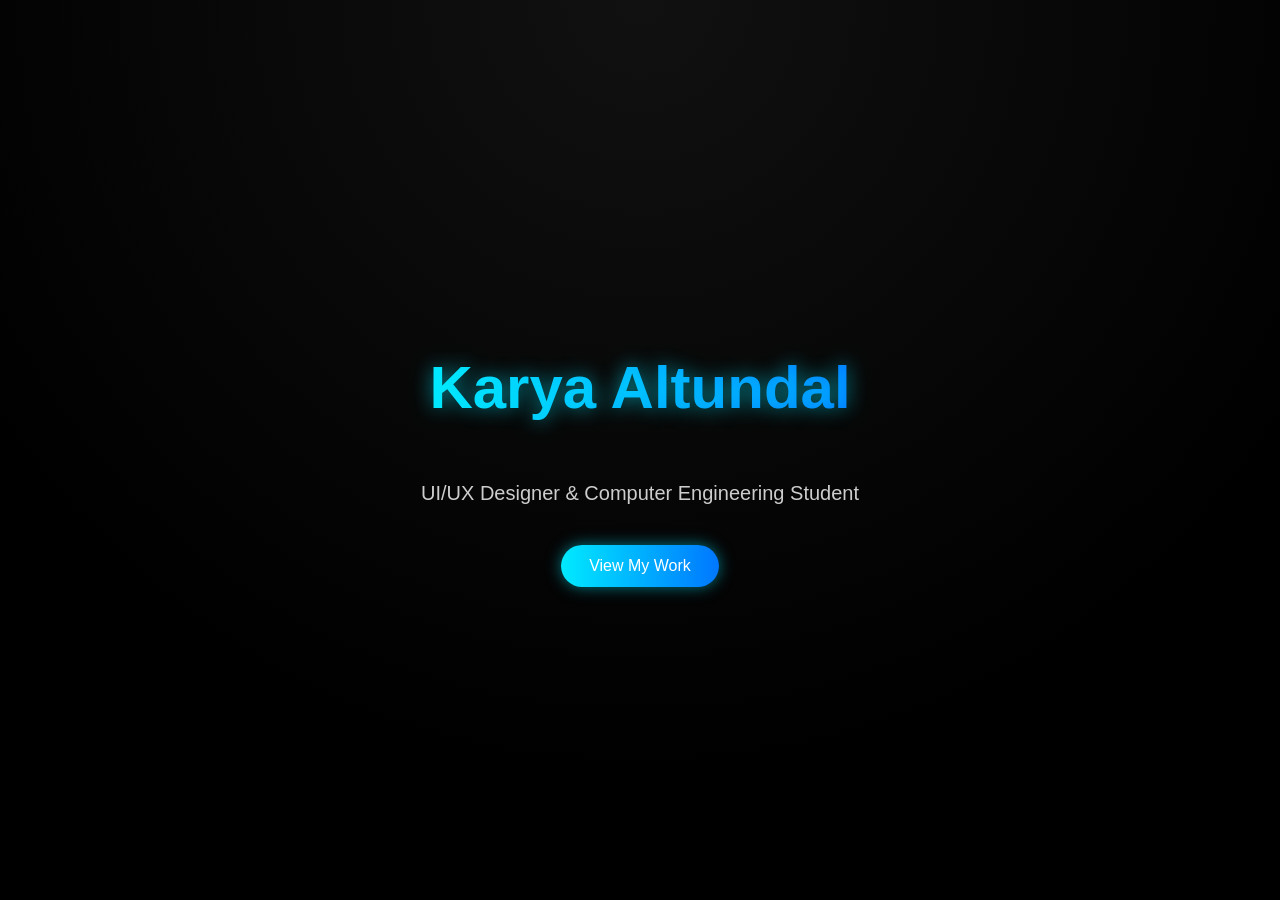
==== index.html @ 0f6b633b "add project files" ====
<!DOCTYPE html>
<html lang="en">
<head>
    <meta charset="UTF-8">
    <title>Karya Portfolio</title>
    <link rel="stylesheet" href="style.css">
</head>
<body>

    <div class="hero">
        <h1>Karya Altundal</h1>
        <p>UI/UX Designer & Computer Engineering Student</p>
        <button>View My Work</button>
    </div>

</body>
</html>
---- style.css ----
body {
    margin: 0;
    font-family: Arial, sans-serif;
    background: #0a0a0a;
    color: white;
}

.hero {
    height: 100vh;
    display: flex;
    flex-direction: column;
    justify-content: center;
    align-items: center;
    background: radial-gradient(circle at top, #111 0%, #000 70%);
}

.hero h1 {
    font-size: 60px;
    background: linear-gradient(90deg, #00eaff, #0077ff);
    -webkit-background-clip: text;
    -webkit-text-fill-color: transparent;
    text-shadow: 0 0 20px rgba(0, 234, 255, 0.6);
}

.hero p {
    font-size: 20px;
    opacity: 0.8;
}

button {
    margin-top: 20px;
    padding: 12px 28px;
    border: none;
    border-radius: 25px;
    background: linear-gradient(90deg, #00eaff, #0077ff);
    color: white;
    font-size: 16px;
    cursor: pointer;
    box-shadow: 0 0 15px rgba(0, 234, 255, 0.5);
    transition: 0.3s;
}

button:hover {
    transform: scale(1.05);
    box-shadow: 0 0 25px rgba(0, 234, 255, 0.9);
}
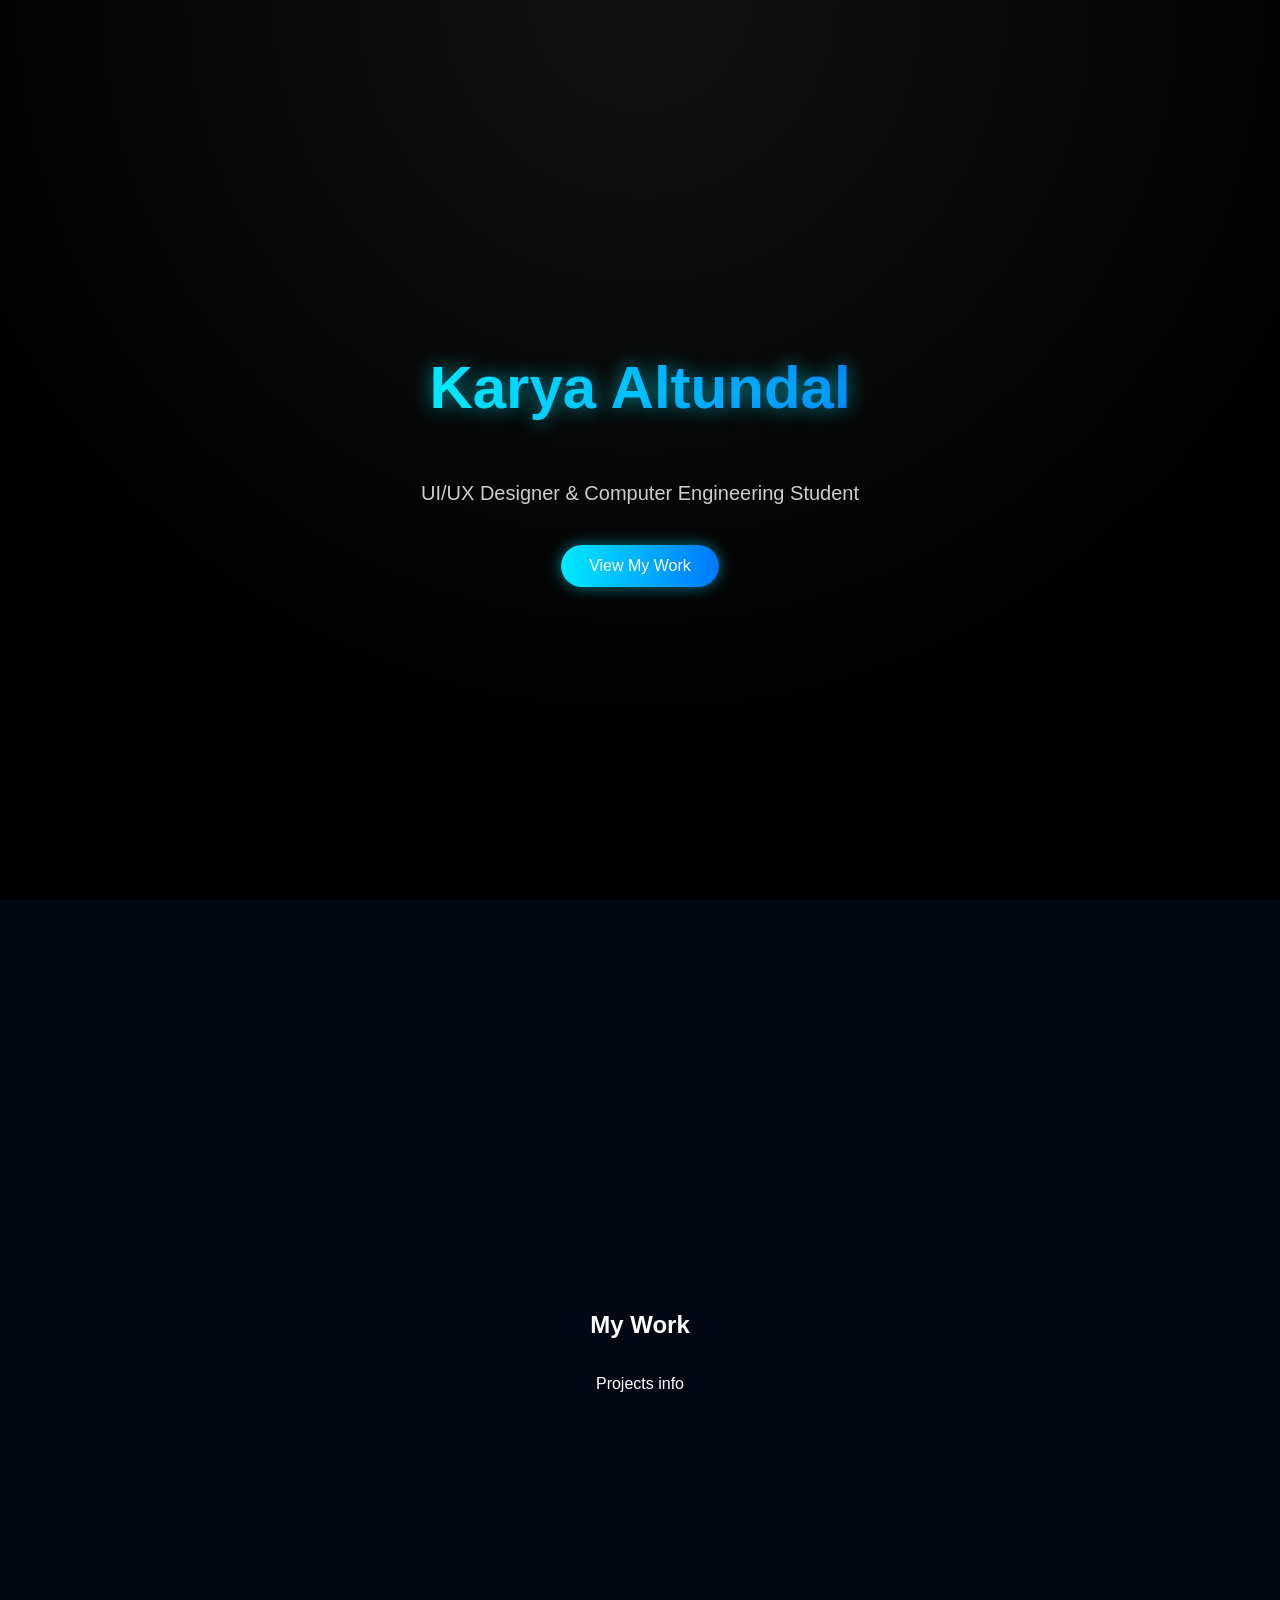
==== commit 4c0dcfe2: "Updated button scroll behavior and added projects section" ====
--- a/index.html
+++ b/index.html
@@ -10,8 +10,11 @@
     <div class="hero">
         <h1>Karya Altundal</h1>
         <p>UI/UX Designer & Computer Engineering Student</p>
-        <button>View My Work</button>
+        <a href="#projects" class="btn">View My Work</a>
     </div>
-
+<section id="projects">
+    <h2>My Work</h2>
+    <p>Projects info</p>
+</section>
 </body>
 </html>
--- a/style.css
+++ b/style.css
@@ -27,20 +27,28 @@
     opacity: 0.8;
 }
 
-button {
+.btn {
+    display: inline-block;
     margin-top: 20px;
     padding: 12px 28px;
-    border: none;
     border-radius: 25px;
     background: linear-gradient(90deg, #00eaff, #0077ff);
     color: white;
     font-size: 16px;
-    cursor: pointer;
+    text-decoration: none;
     box-shadow: 0 0 15px rgba(0, 234, 255, 0.5);
     transition: 0.3s;
 }
 
-button:hover {
+.btn:hover {
     transform: scale(1.05);
     box-shadow: 0 0 25px rgba(0, 234, 255, 0.9);
+}
+#projects {
+    height: 100vh;
+    background: #000814;
+    display: flex;
+    flex-direction: column;
+    justify-content: center;
+    align-items: center;
 }
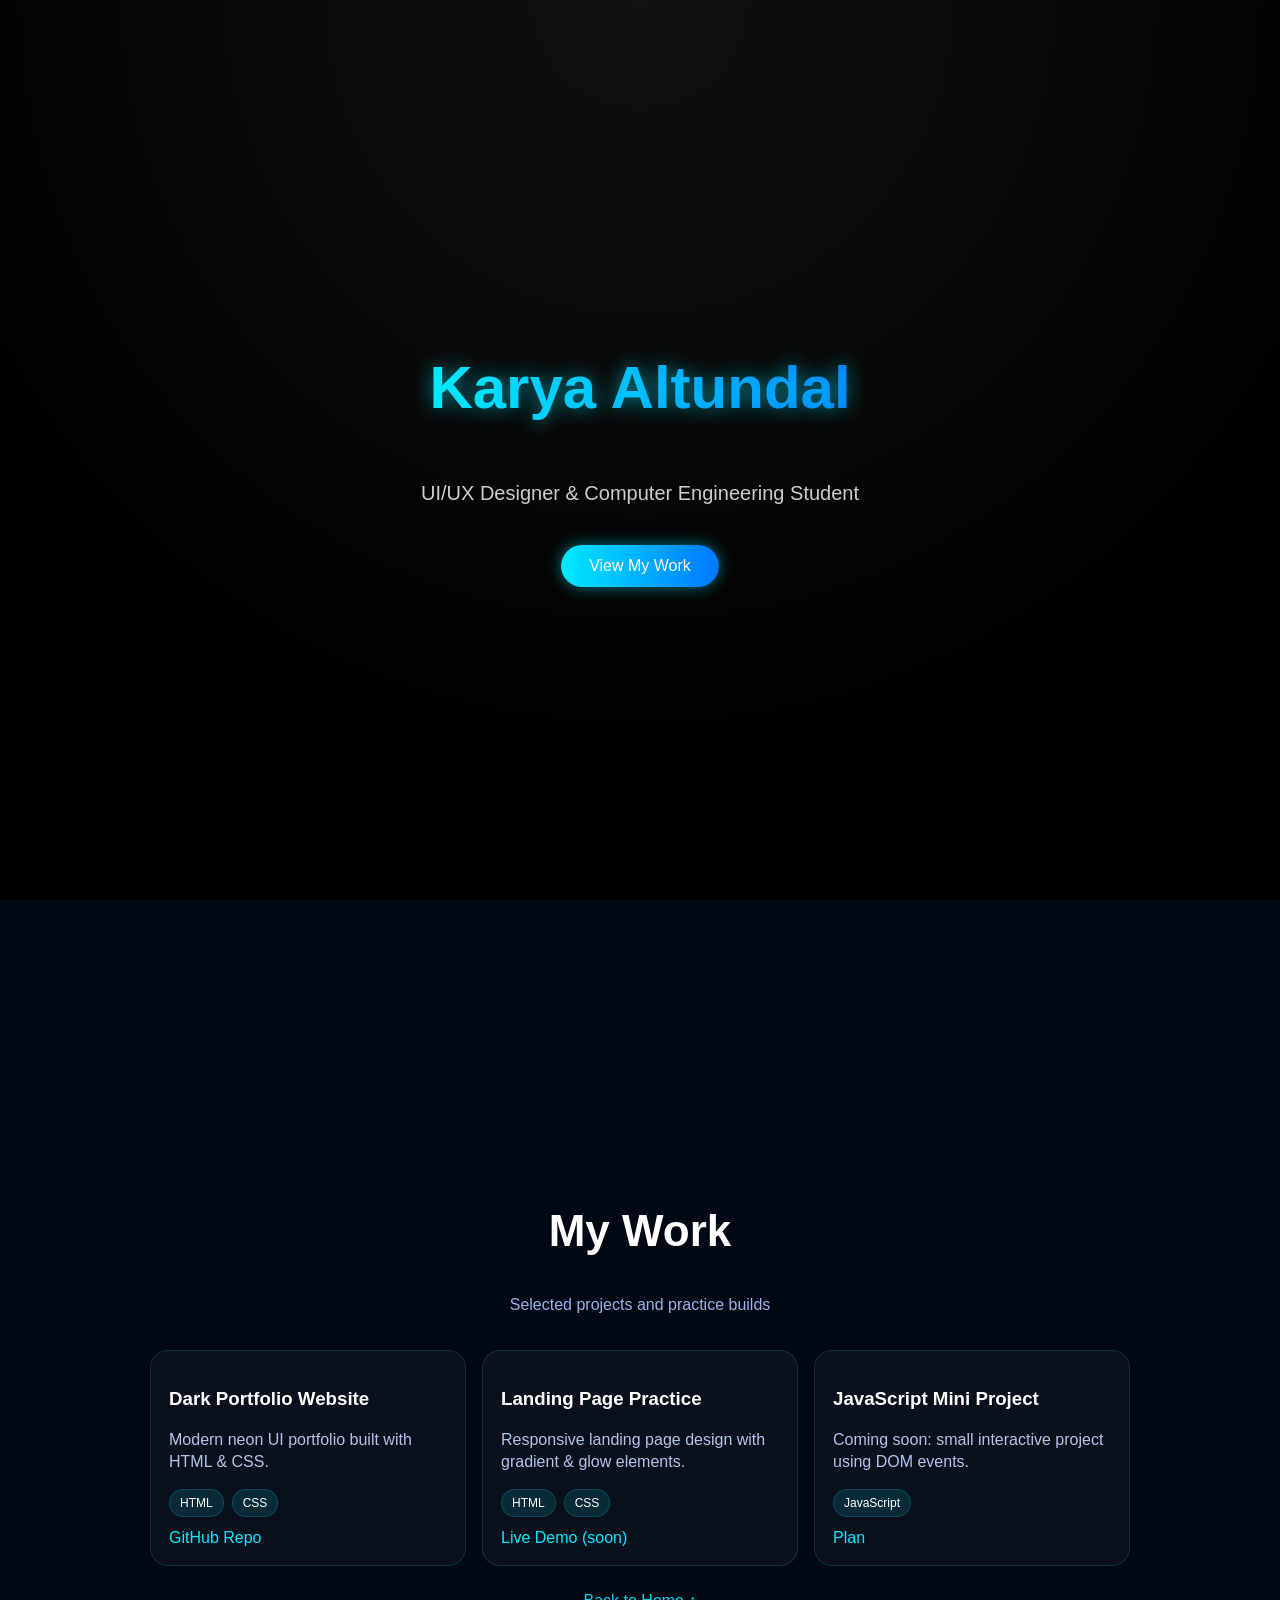
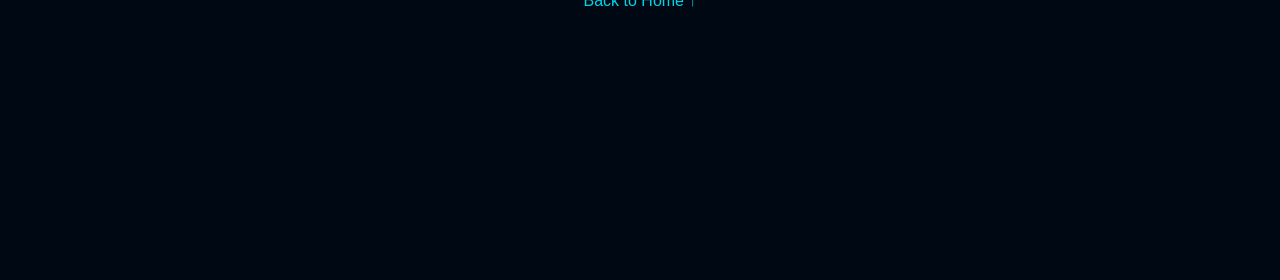
==== commit d12dbca8: "Update: added project cards and navigation improvements" ====
--- a/index.html
+++ b/index.html
@@ -5,16 +5,49 @@
     <title>Karya Portfolio</title>
     <link rel="stylesheet" href="style.css">
 </head>
+
 <body>
-
+    <div id="top"></div>
     <div class="hero">
         <h1>Karya Altundal</h1>
         <p>UI/UX Designer & Computer Engineering Student</p>
         <a href="#projects" class="btn">View My Work</a>
     </div>
 <section id="projects">
-    <h2>My Work</h2>
-    <p>Projects info</p>
+    <h2 class="section-title">My Work</h2>
+  <p class="section-subtitle">Selected projects and practice builds</p>
+
+  <div class="cards">
+    <div class="card">
+      <h3>Dark Portfolio Website</h3>
+      <p>Modern neon UI portfolio built with HTML & CSS.</p>
+      <div class="tags">
+        <span>HTML</span><span>CSS</span>
+      </div>
+      <a class="card-link" href="https://github.com/KaryaAltundal/portfolio-website" target="_blank">GitHub Repo</a>
+    </div>
+
+    <div class="card">
+      <h3>Landing Page Practice</h3>
+      <p>Responsive landing page design with gradient & glow elements.</p>
+      <div class="tags">
+        <span>HTML</span><span>CSS</span>
+      </div>
+      <a class="card-link" href="#" target="_blank">Live Demo (soon)</a>
+    </div>
+
+    <div class="card">
+      <h3>JavaScript Mini Project</h3>
+      <p>Coming soon: small interactive project using DOM events.</p>
+      <div class="tags">
+        <span>JavaScript</span>
+      </div>
+      <a class="card-link" href="#" target="_blank">Plan</a>
+    </div>
+  </div>
+
+  <a href="#top" class="back-home">Back to Home ↑</a>
+    
 </section>
 </body>
-</html>+</html>
--- a/style.css
+++ b/style.css
@@ -1,3 +1,7 @@
+
+html {
+  scroll-behavior: smooth;
+}
 body {
     margin: 0;
     font-family: Arial, sans-serif;
@@ -44,6 +48,7 @@
     transform: scale(1.05);
     box-shadow: 0 0 25px rgba(0, 234, 255, 0.9);
 }
+
 #projects {
     height: 100vh;
     background: #000814;
@@ -51,4 +56,59 @@
     flex-direction: column;
     justify-content: center;
     align-items: center;
+}
+
+#projects {
+  height: 100vh;
+  display: flex;
+  flex-direction: column;
+  justify-content: center;
+  align-items: center;
+  padding: 40px 20px;
+  gap: 18px;
+}
+
+.section-title { font-size: 44px; margin-bottom: 6px; }
+.section-subtitle { color: #b0c4ff; opacity: 0.9; margin-bottom: 18px; }
+
+.cards {
+  width: min(980px, 92vw);
+  display: grid;
+  grid-template-columns: repeat(3, 1fr);
+  gap: 16px;
+}
+
+.card {
+  background: rgba(255,255,255,0.04);
+  border: 1px solid rgba(0, 234, 255, 0.15);
+  border-radius: 18px;
+  padding: 18px;
+  backdrop-filter: blur(8px);
+  transition: 0.3s;
+}
+
+.card:hover {
+  transform: translateY(-6px);
+  box-shadow: 0 0 28px rgba(0, 234, 255, 0.25);
+}
+
+.card p { color: #c8d6ff; opacity: 0.9; line-height: 1.4; }
+.tags { display: flex; gap: 8px; flex-wrap: wrap; margin: 12px 0; }
+
+.tags span {
+  font-size: 12px;
+  padding: 6px 10px;
+  border-radius: 999px;
+  background: rgba(0, 234, 255, 0.12);
+  border: 1px solid rgba(0, 234, 255, 0.18);
+}
+
+.card-link { color: #00eaff; text-decoration: none; }
+.card-link:hover { text-decoration: underline; }
+
+.back-home { margin-top: 8px; color: #00eaff; text-decoration: none; opacity: 0.9; }
+.back-home:hover { opacity: 1; text-shadow: 0 0 10px rgba(0, 234, 255, 0.45); }
+
+@media (max-width: 900px) {
+  .cards { grid-template-columns: 1fr; }
 }
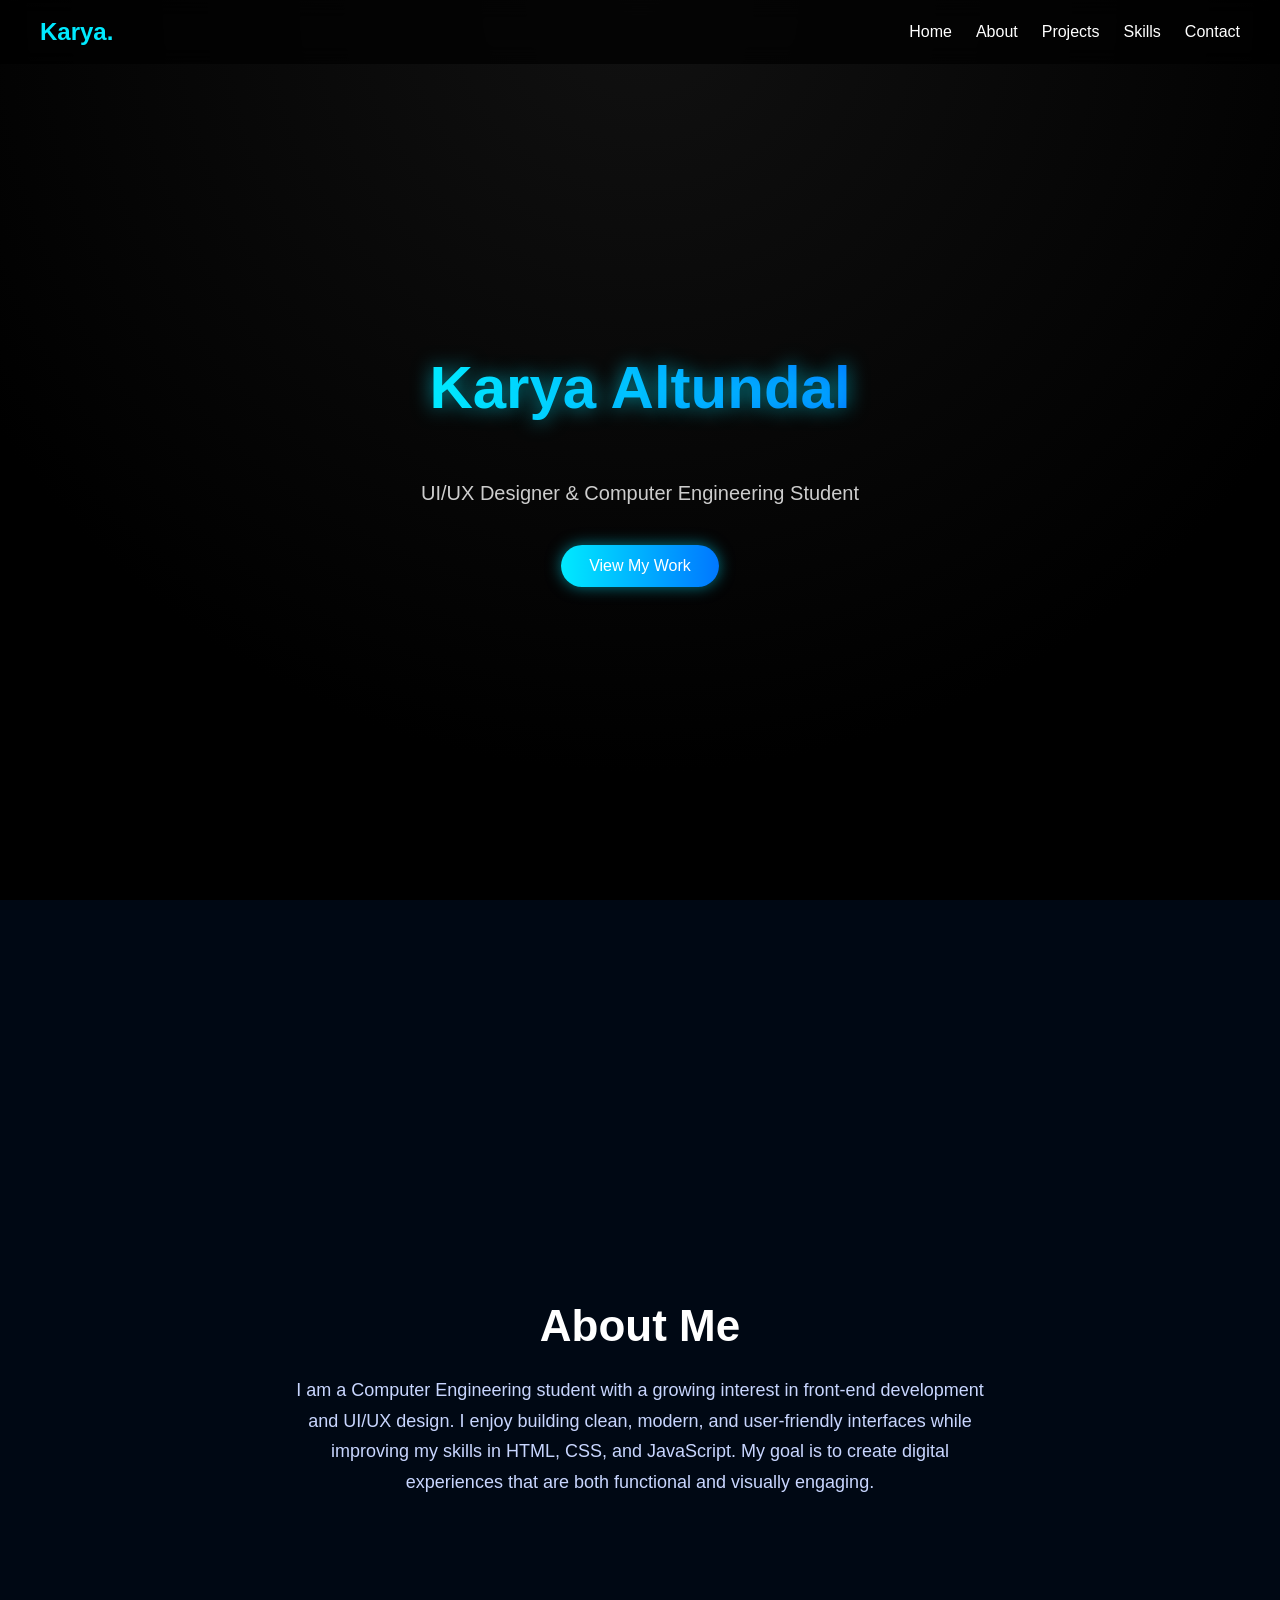
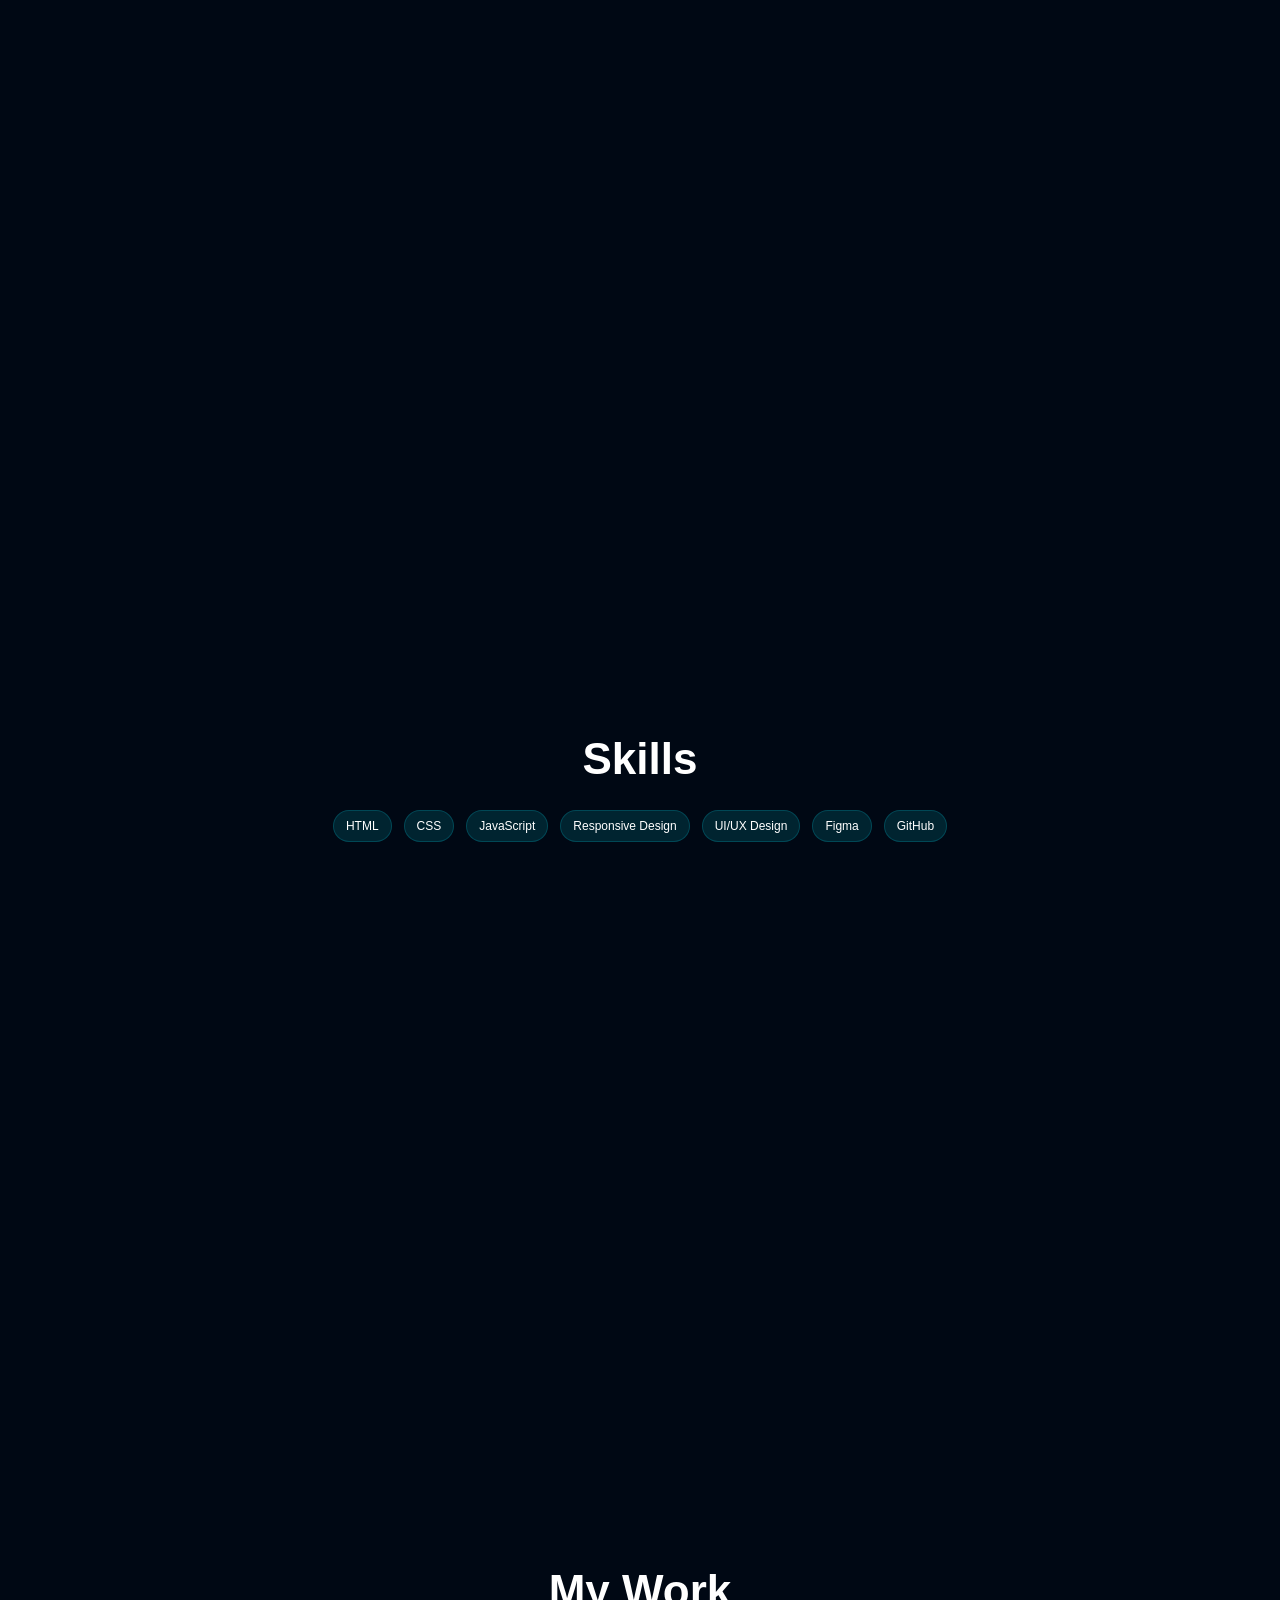
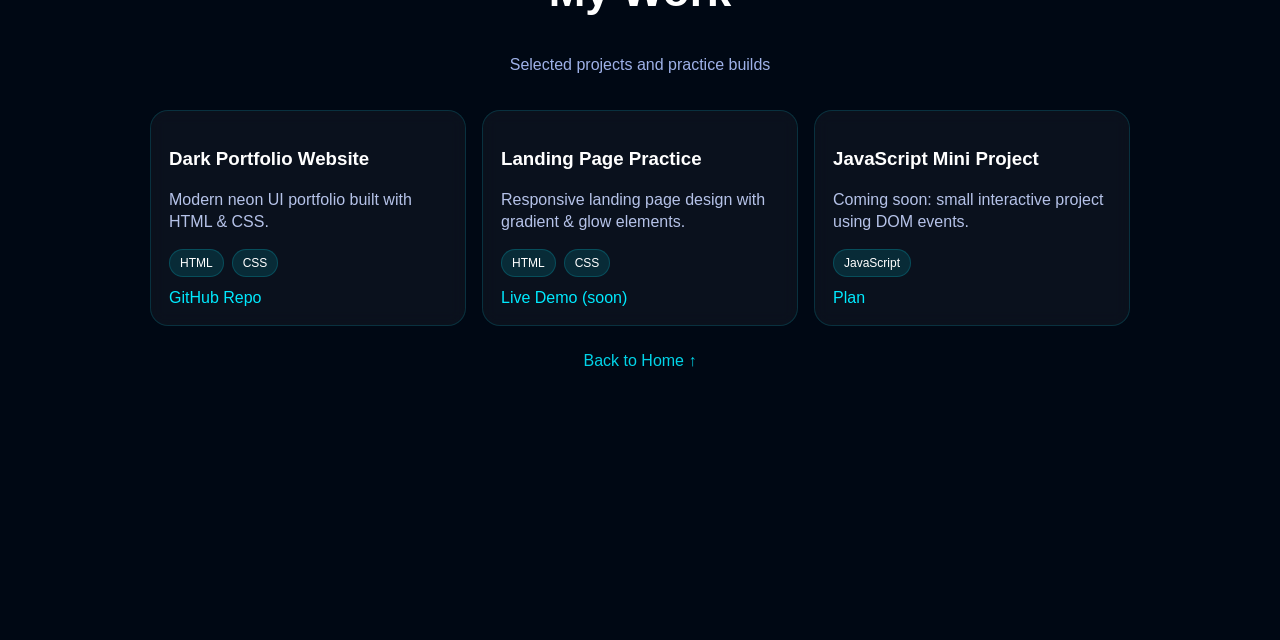
==== commit a8f7d745: "Add navbar, about, skills, and contact sections to portfolio" ====
--- a/index.html
+++ b/index.html
@@ -8,11 +8,48 @@
 
 <body>
     <div id="top"></div>
+
+    <nav class="navbar">
+    <div class="logo">Karya.</div>
+    <div class="nav-links">
+        <a href="#top">Home</a>
+        <a href="#about">About</a>
+        <a href="#projects">Projects</a>
+        <a href="#skills">Skills</a>
+        <a href="#contact">Contact</a>
+    </div>
+</nav>
+
     <div class="hero">
         <h1>Karya Altundal</h1>
         <p>UI/UX Designer & Computer Engineering Student</p>
         <a href="#projects" class="btn">View My Work</a>
     </div>
+
+    <section id="about">
+    <h2 class="section-title">About Me</h2>
+    <p class="about-text">
+    I am a Computer Engineering student with a growing interest in front-end development and UI/UX design.
+    I enjoy building clean, modern, and user-friendly interfaces while improving my skills in HTML, CSS, and JavaScript.
+    My goal is to create digital experiences that are both functional and visually engaging.
+</p>
+
+</section>
+
+<section id="skills">
+    <h2 class="section-title">Skills</h2>
+    <div class="skills-box">
+        <span>HTML</span>
+        <span>CSS</span>
+        <span>JavaScript</span>
+        <span>Responsive Design</span>
+        <span>UI/UX Design</span>
+        <span>Figma</span>
+        <span>GitHub</span>
+    </div>
+</section>
+
+
 <section id="projects">
     <h2 class="section-title">My Work</h2>
   <p class="section-subtitle">Selected projects and practice builds</p>
@@ -47,7 +84,7 @@
   </div>
 
   <a href="#top" class="back-home">Back to Home ↑</a>
-    
+    <script src="script.js"></script>
 </section>
 </body>
 </html>
--- a/style.css
+++ b/style.css
@@ -1,3 +1,95 @@
+
+.navbar {
+  position: fixed;
+  top: 0;
+  width: 100%;
+  background: rgba(0, 0, 0, 0.7);
+  backdrop-filter: blur(10px);
+  display: flex;
+  justify-content: space-between;
+  align-items: center;
+  padding: 18px 40px;
+  box-sizing: border-box;
+  z-index: 1000;
+}
+
+.logo {
+  font-size: 24px;
+  font-weight: bold;
+  color: #00eaff;
+}
+
+.nav-links {
+  display: flex;
+  gap: 24px;
+}
+
+.nav-links a {
+  text-decoration: none;
+  color: white;
+  transition: 0.3s;
+}
+
+.nav-links a:hover {
+  color: #00eaff;
+}
+#about,
+#skills,
+#contact {
+  min-height: 100vh;
+  background: #000814;
+  display: flex;
+  flex-direction: column;
+  justify-content: center;
+  align-items: center;
+  padding: 40px 20px;
+  text-align: center;
+}
+
+.about-text,
+.contact-text {
+  max-width: 700px;
+  color: #c8d6ff;
+  line-height: 1.7;
+  font-size: 18px;
+}
+
+.skills-box {
+  display: flex;
+  justify-content: center;
+  flex-wrap: wrap;
+  gap: 12px;
+  max-width: 700px;
+  margin-top: 20px;
+}
+
+.skills-box span {
+  font-size: 12px;
+  padding: 8px 12px;
+  border-radius: 999px;
+  background: rgba(0, 234, 255, 0.12);
+  border: 1px solid rgba(0, 234, 255, 0.18);
+}
+
+.contact-links {
+  margin-top: 20px;
+  display: flex;
+  gap: 20px;
+}
+
+.contact-links a {
+  color: #00eaff;
+  text-decoration: none;
+}
+
+.contact-links a:hover {
+  text-decoration: underline;
+}
+
+
+
+
+
 
 html {
   scroll-behavior: smooth;
@@ -49,17 +141,10 @@
     box-shadow: 0 0 25px rgba(0, 234, 255, 0.9);
 }
 
+
 #projects {
-    height: 100vh;
-    background: #000814;
-    display: flex;
-    flex-direction: column;
-    justify-content: center;
-    align-items: center;
-}
-
-#projects {
-  height: 100vh;
+  min-height: 100vh;
+  background: #000814;
   display: flex;
   flex-direction: column;
   justify-content: center;
@@ -68,7 +153,12 @@
   gap: 18px;
 }
 
-.section-title { font-size: 44px; margin-bottom: 6px; }
+.section-title {
+  font-size: 44px;
+  margin-bottom: 6px;
+  text-align: center;
+}
+
 .section-subtitle { color: #b0c4ff; opacity: 0.9; margin-bottom: 18px; }
 
 .cards {
@@ -109,6 +199,25 @@
 .back-home { margin-top: 8px; color: #00eaff; text-decoration: none; opacity: 0.9; }
 .back-home:hover { opacity: 1; text-shadow: 0 0 10px rgba(0, 234, 255, 0.45); }
 
+
+
 @media (max-width: 900px) {
-  .cards { grid-template-columns: 1fr; }
-}+  .cards { 
+    grid-template-columns: 1fr; 
+  }
+
+  .nav-links {
+    gap: 12px;
+    font-size: 14px;
+  }
+
+  .hero h1 {
+    font-size: 42px;
+    text-align: center;
+  }
+
+  .hero p {
+    text-align: center;
+    padding: 0 20px;
+  }
+}
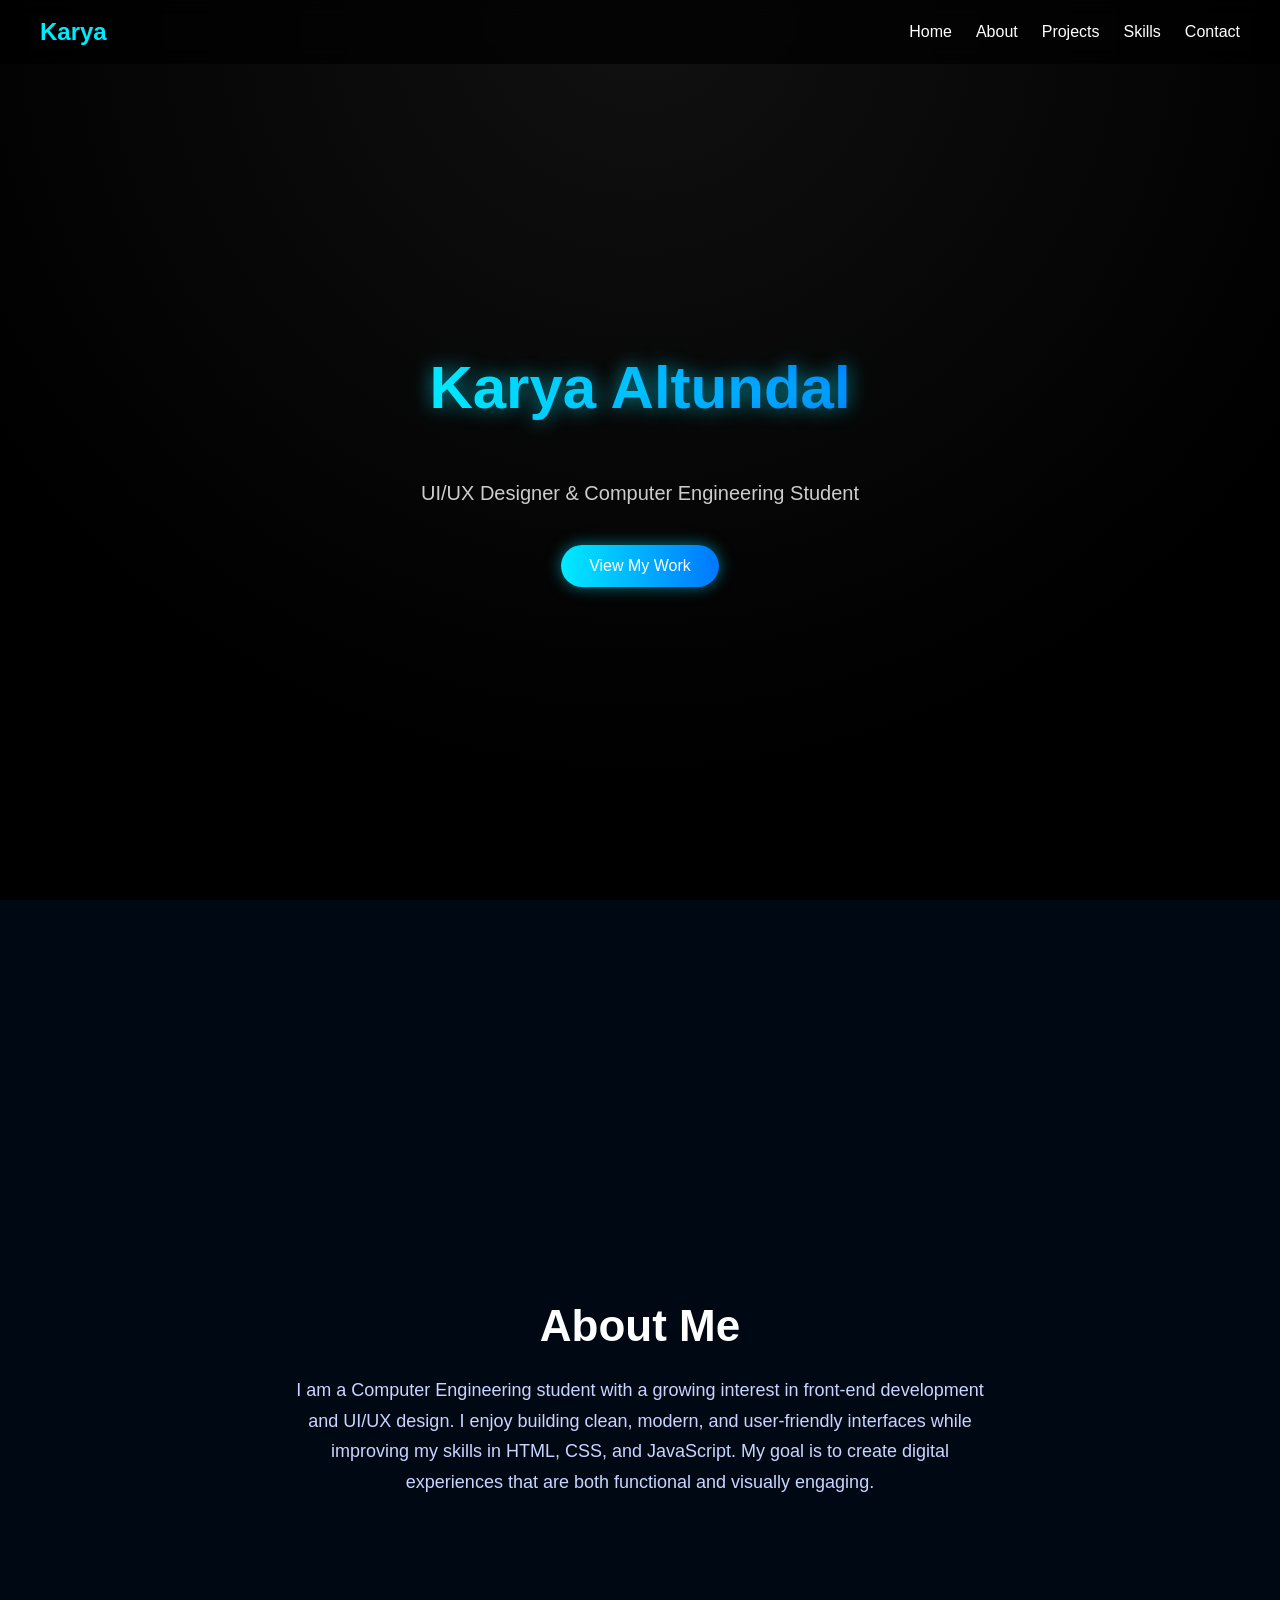
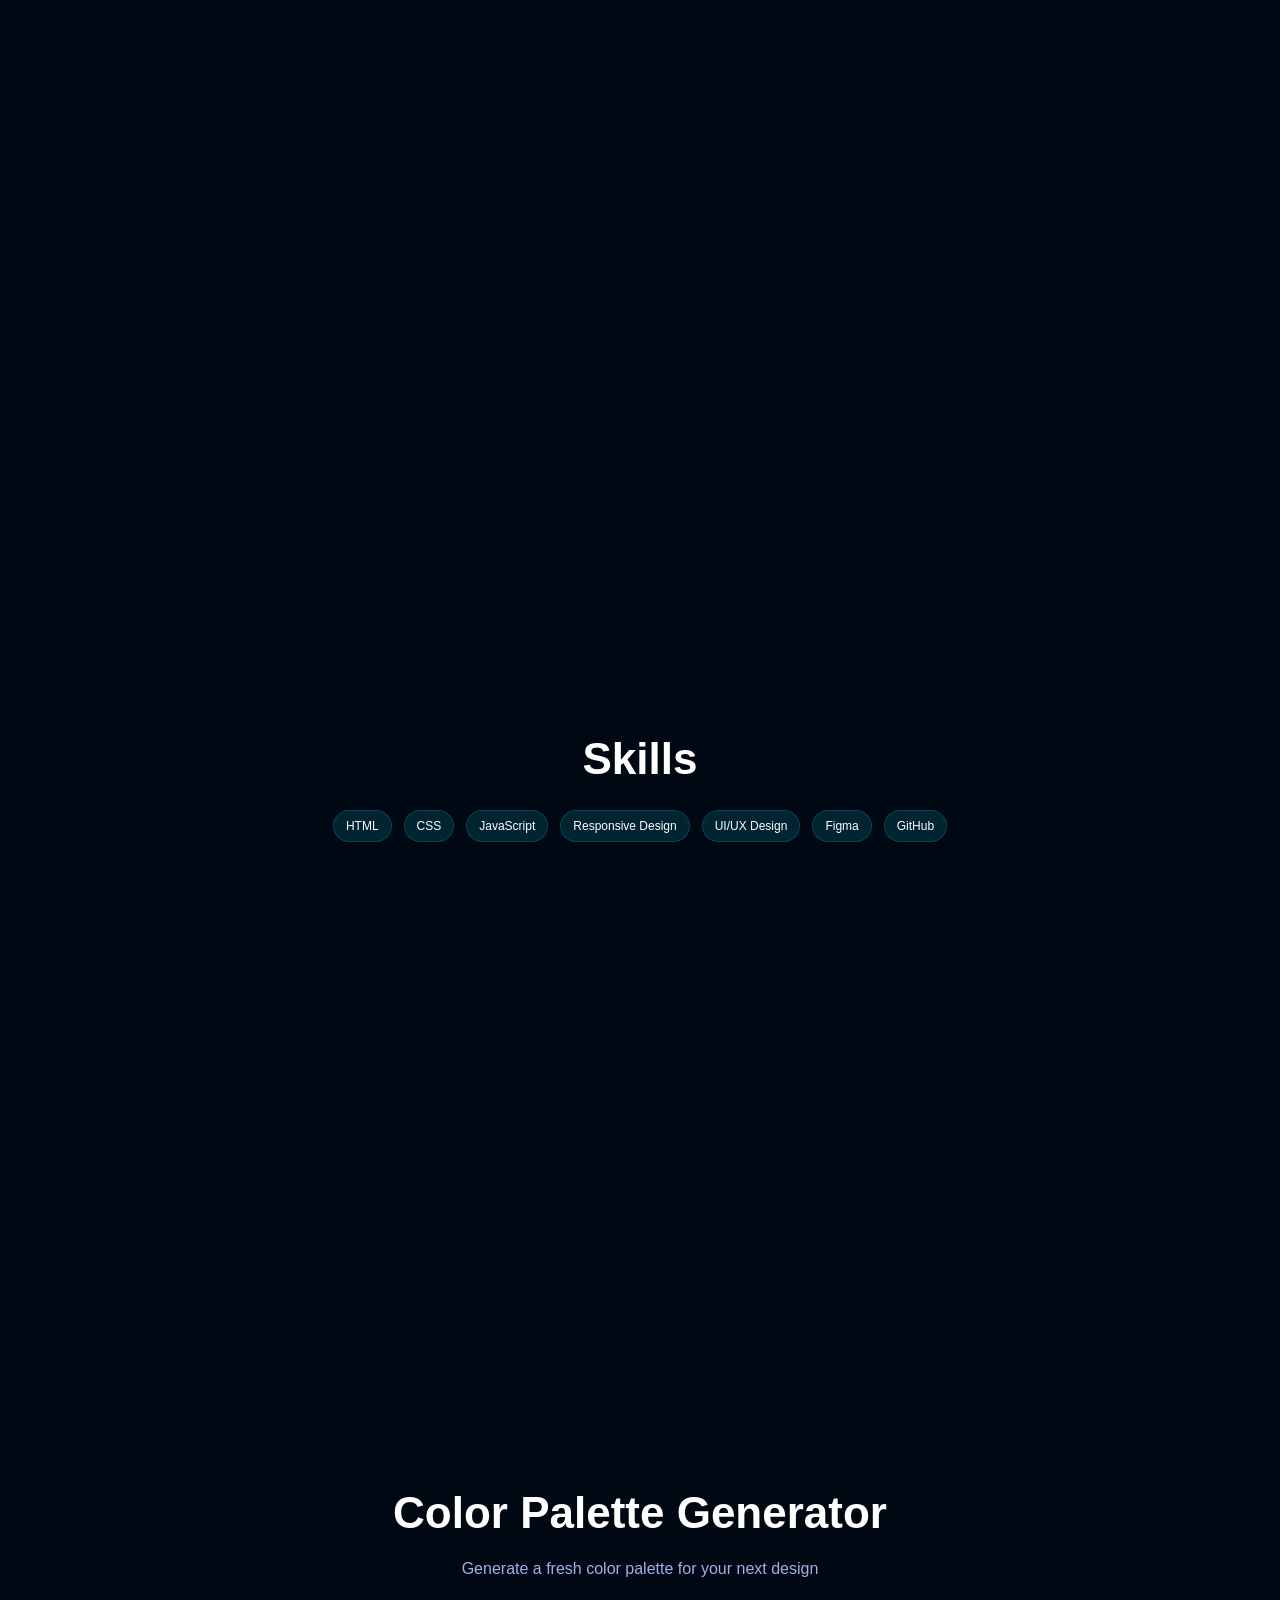
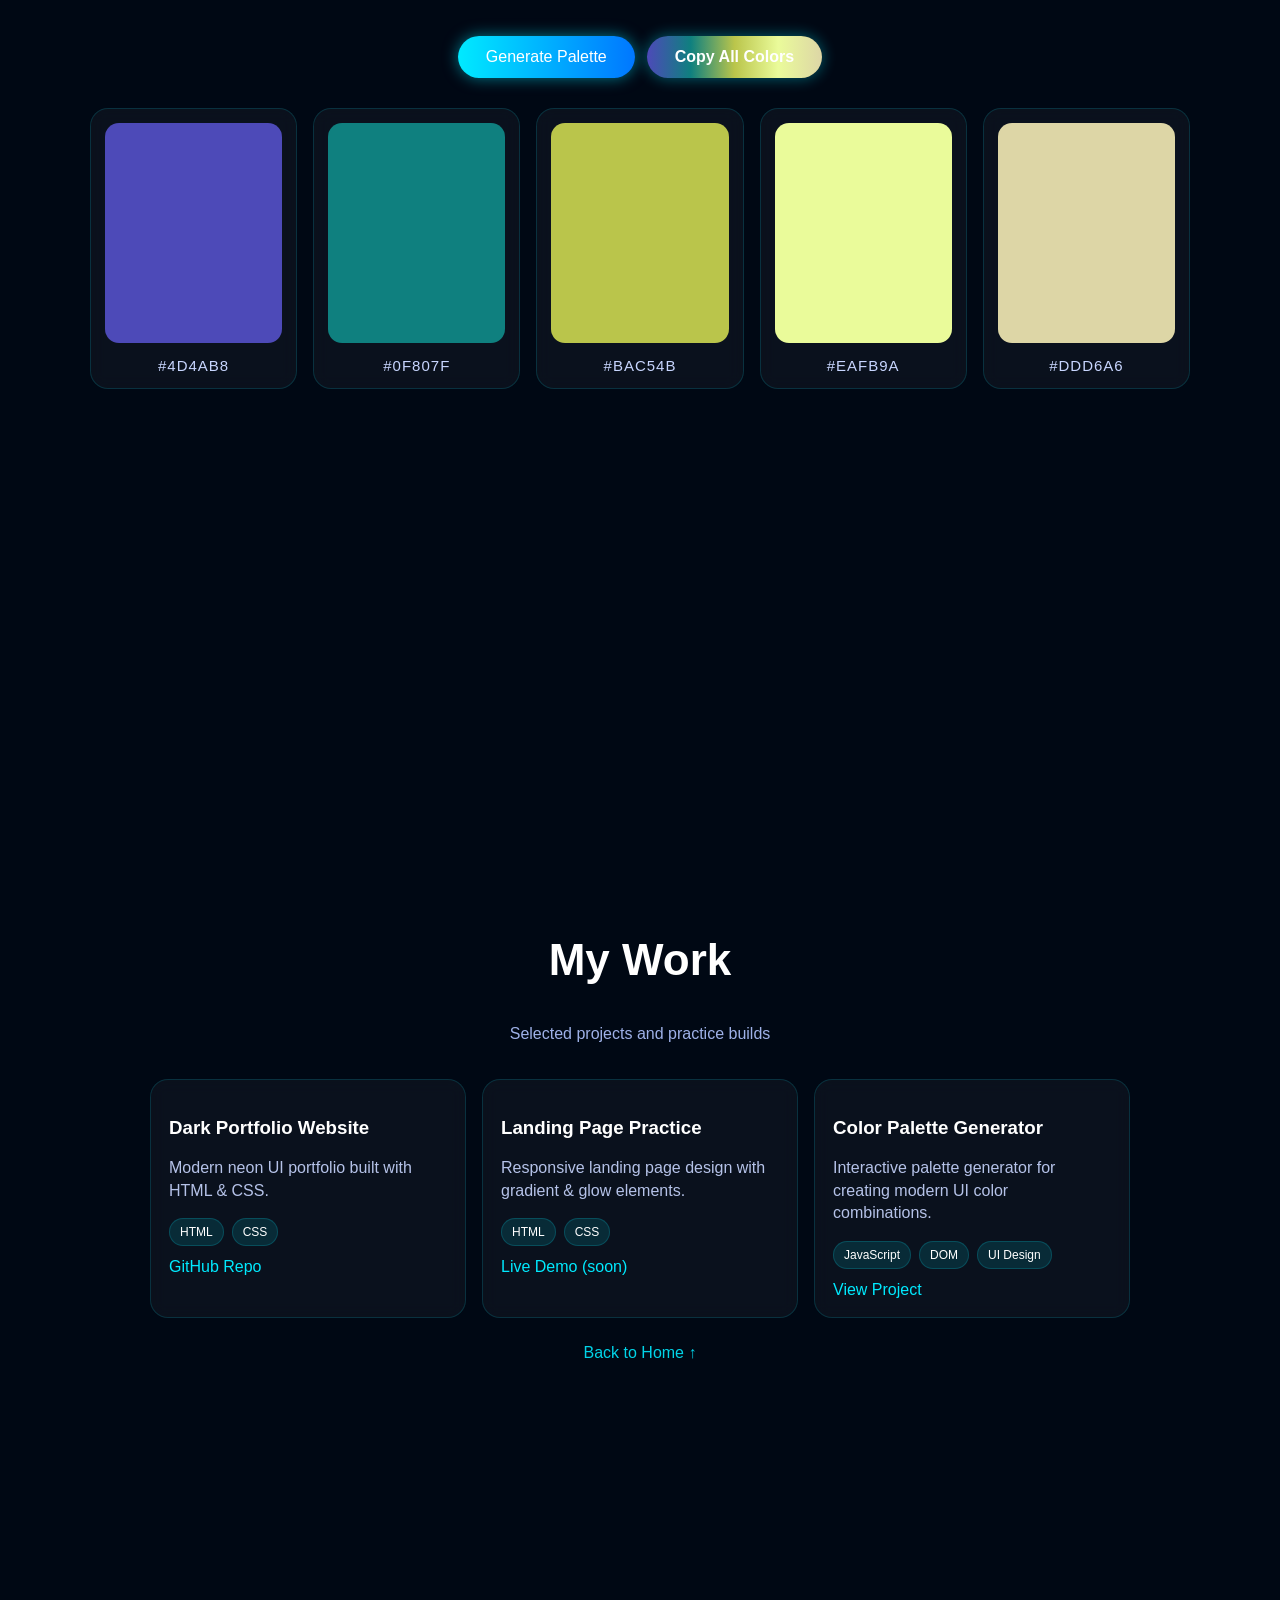
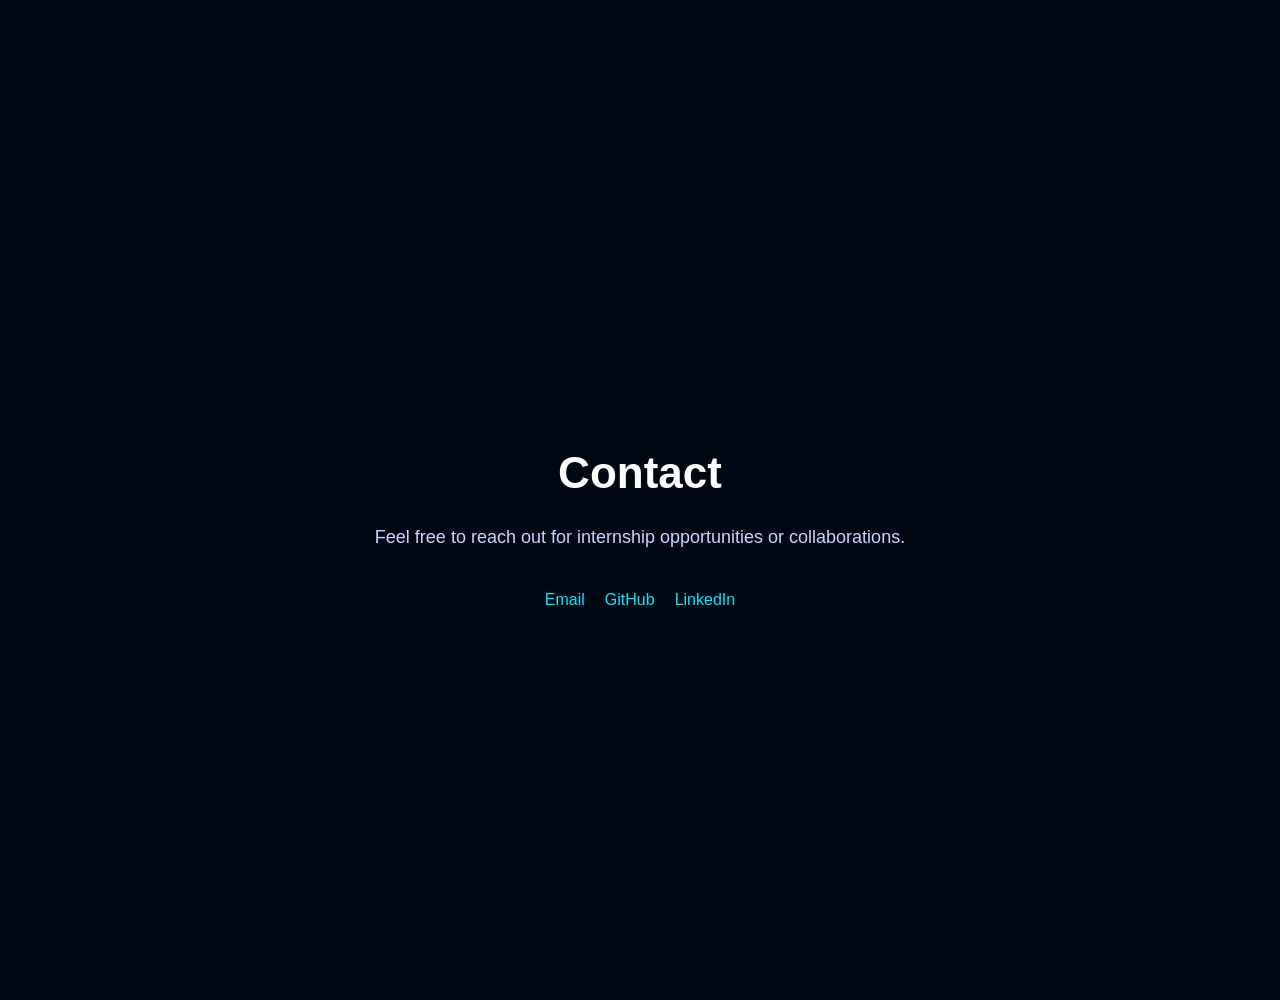
==== commit 73c90672: "Add copy all colors button and update palette generator" ====
--- a/index.html
+++ b/index.html
@@ -2,6 +2,7 @@
 <html lang="en">
 <head>
     <meta charset="UTF-8">
+    <meta name="viewport" content="width=device-width, initial-scale=1.0">
     <title>Karya Portfolio</title>
     <link rel="stylesheet" href="style.css">
 </head>
@@ -10,15 +11,15 @@
     <div id="top"></div>
 
     <nav class="navbar">
-    <div class="logo">Karya.</div>
-    <div class="nav-links">
-        <a href="#top">Home</a>
-        <a href="#about">About</a>
-        <a href="#projects">Projects</a>
-        <a href="#skills">Skills</a>
-        <a href="#contact">Contact</a>
-    </div>
-</nav>
+        <div class="logo">Karya</div>
+        <div class="nav-links">
+            <a href="#top">Home</a>
+            <a href="#about">About</a>
+            <a href="#projects">Projects</a>
+            <a href="#skills">Skills</a>
+            <a href="#contact">Contact</a>
+        </div>
+    </nav>
 
     <div class="hero">
         <h1>Karya Altundal</h1>
@@ -27,64 +28,116 @@
     </div>
 
     <section id="about">
-    <h2 class="section-title">About Me</h2>
-    <p class="about-text">
-    I am a Computer Engineering student with a growing interest in front-end development and UI/UX design.
-    I enjoy building clean, modern, and user-friendly interfaces while improving my skills in HTML, CSS, and JavaScript.
-    My goal is to create digital experiences that are both functional and visually engaging.
-</p>
+        <h2 class="section-title">About Me</h2>
+        <p class="about-text">
+            I am a Computer Engineering student with a growing interest in front-end development and UI/UX design.
+            I enjoy building clean, modern, and user-friendly interfaces while improving my skills in HTML, CSS, and JavaScript.
+            My goal is to create digital experiences that are both functional and visually engaging.
+        </p>
+    </section>
 
-</section>
+    <section id="skills">
+        <h2 class="section-title">Skills</h2>
+        <div class="skills-box">
+            <span>HTML</span>
+            <span>CSS</span>
+            <span>JavaScript</span>
+            <span>Responsive Design</span>
+            <span>UI/UX Design</span>
+            <span>Figma</span>
+            <span>GitHub</span>
+        </div>
+    </section>
 
-<section id="skills">
-    <h2 class="section-title">Skills</h2>
-    <div class="skills-box">
-        <span>HTML</span>
-        <span>CSS</span>
-        <span>JavaScript</span>
-        <span>Responsive Design</span>
-        <span>UI/UX Design</span>
-        <span>Figma</span>
-        <span>GitHub</span>
-    </div>
-</section>
+    <section id="palette-generator">
+        <h2 class="section-title">Color Palette Generator</h2>
+        <p class="section-subtitle">Generate a fresh color palette for your next design</p>
 
+        <div class="palette-controls">
+            <button id="generateBtn" class="btn">Generate Palette</button>
+            <button id="copyAllBtn" class="btn secondary-btn">Copy All Colors</button>
+        </div>
 
-<section id="projects">
-    <h2 class="section-title">My Work</h2>
-  <p class="section-subtitle">Selected projects and practice builds</p>
+        <div class="palette-container" id="paletteContainer">
+            <div class="color-box">
+                <div class="color-preview" style="background-color: #00EAFF;"></div>
+                <p class="color-code">#00EAFF</p>
+            </div>
 
-  <div class="cards">
-    <div class="card">
-      <h3>Dark Portfolio Website</h3>
-      <p>Modern neon UI portfolio built with HTML & CSS.</p>
-      <div class="tags">
-        <span>HTML</span><span>CSS</span>
-      </div>
-      <a class="card-link" href="https://github.com/KaryaAltundal/portfolio-website" target="_blank">GitHub Repo</a>
-    </div>
+            <div class="color-box">
+                <div class="color-preview" style="background-color: #0077FF;"></div>
+                <p class="color-code">#0077FF</p>
+            </div>
 
-    <div class="card">
-      <h3>Landing Page Practice</h3>
-      <p>Responsive landing page design with gradient & glow elements.</p>
-      <div class="tags">
-        <span>HTML</span><span>CSS</span>
-      </div>
-      <a class="card-link" href="#" target="_blank">Live Demo (soon)</a>
-    </div>
+            <div class="color-box">
+                <div class="color-preview" style="background-color: #7B2CFF;"></div>
+                <p class="color-code">#7B2CFF</p>
+            </div>
 
-    <div class="card">
-      <h3>JavaScript Mini Project</h3>
-      <p>Coming soon: small interactive project using DOM events.</p>
-      <div class="tags">
-        <span>JavaScript</span>
-      </div>
-      <a class="card-link" href="#" target="_blank">Plan</a>
-    </div>
-  </div>
+            <div class="color-box">
+                <div class="color-preview" style="background-color: #FF4F81;"></div>
+                <p class="color-code">#FF4F81</p>
+            </div>
 
-  <a href="#top" class="back-home">Back to Home ↑</a>
+            <div class="color-box">
+                <div class="color-preview" style="background-color: #FFD166;"></div>
+                <p class="color-code">#FFD166</p>
+            </div>
+        </div>
+
+        <p class="copy-message" id="copyMessage"></p>
+    </section>
+
+    <section id="projects">
+        <h2 class="section-title">My Work</h2>
+        <p class="section-subtitle">Selected projects and practice builds</p>
+
+        <div class="cards">
+            <div class="card">
+                <h3>Dark Portfolio Website</h3>
+                <p>Modern neon UI portfolio built with HTML & CSS.</p>
+                <div class="tags">
+                    <span>HTML</span>
+                    <span>CSS</span>
+                </div>
+                <a class="card-link" href="https://github.com/KaryaAltundal/portfolio-website" target="_blank">GitHub Repo</a>
+            </div>
+
+            <div class="card">
+                <h3>Landing Page Practice</h3>
+                <p>Responsive landing page design with gradient & glow elements.</p>
+                <div class="tags">
+                    <span>HTML</span>
+                    <span>CSS</span>
+                </div>
+                <a class="card-link" href="#" target="_blank">Live Demo (soon)</a>
+            </div>
+
+            <div class="card">
+                <h3>Color Palette Generator</h3>
+                <p>Interactive palette generator for creating modern UI color combinations.</p>
+                <div class="tags">
+                    <span>JavaScript</span>
+                    <span>DOM</span>
+                    <span>UI Design</span>
+                </div>
+                <a class="card-link" href="#palette-generator">View Project</a>
+            </div>
+        </div>
+
+        <a href="#top" class="back-home">Back to Home ↑</a>
+    </section>
+
+    <section id="contact">
+        <h2 class="section-title">Contact</h2>
+        <p class="contact-text">Feel free to reach out for internship opportunities or collaborations.</p>
+        <div class="contact-links">
+            <a href="mailto:yourmail@example.com">Email</a>
+            <a href="https://github.com/KaryaAltundal" target="_blank">GitHub</a>
+            <a href="#" target="_blank">LinkedIn</a>
+        </div>
+    </section>
+
     <script src="script.js"></script>
-</section>
 </body>
 </html>
--- a/style.css
+++ b/style.css
@@ -1,3 +1,13 @@
+html {
+  scroll-behavior: smooth;
+}
+
+body {
+  margin: 0;
+  font-family: Arial, sans-serif;
+  background: #0a0a0a;
+  color: white;
+}
 
 .navbar {
   position: fixed;
@@ -33,6 +43,63 @@
 .nav-links a:hover {
   color: #00eaff;
 }
+
+.hero {
+  height: 100vh;
+  display: flex;
+  flex-direction: column;
+  justify-content: center;
+  align-items: center;
+  background: radial-gradient(circle at top, #111 0%, #000 70%);
+  text-align: center;
+}
+
+.hero h1 {
+  font-size: 60px;
+  background: linear-gradient(90deg, #00eaff, #0077ff);
+  -webkit-background-clip: text;
+  -webkit-text-fill-color: transparent;
+  text-shadow: 0 0 20px rgba(0, 234, 255, 0.6);
+}
+
+.hero p {
+  font-size: 20px;
+  opacity: 0.8;
+}
+
+.btn {
+  display: inline-block;
+  margin-top: 20px;
+  padding: 12px 28px;
+  border-radius: 25px;
+  background: linear-gradient(90deg, #00eaff, #0077ff);
+  color: white;
+  font-size: 16px;
+  text-decoration: none;
+  box-shadow: 0 0 15px rgba(0, 234, 255, 0.5);
+  transition: 0.3s;
+  border: none;
+  cursor: pointer;
+}
+
+.btn:hover {
+  transform: scale(1.05);
+  box-shadow: 0 0 25px rgba(0, 234, 255, 0.9);
+}
+
+.section-title {
+  font-size: 44px;
+  margin-bottom: 6px;
+  text-align: center;
+}
+
+.section-subtitle {
+  color: #b0c4ff;
+  opacity: 0.9;
+  margin-bottom: 18px;
+  text-align: center;
+}
+
 #about,
 #skills,
 #contact {
@@ -86,62 +153,6 @@
   text-decoration: underline;
 }
 
-
-
-
-
-
-html {
-  scroll-behavior: smooth;
-}
-body {
-    margin: 0;
-    font-family: Arial, sans-serif;
-    background: #0a0a0a;
-    color: white;
-}
-
-.hero {
-    height: 100vh;
-    display: flex;
-    flex-direction: column;
-    justify-content: center;
-    align-items: center;
-    background: radial-gradient(circle at top, #111 0%, #000 70%);
-}
-
-.hero h1 {
-    font-size: 60px;
-    background: linear-gradient(90deg, #00eaff, #0077ff);
-    -webkit-background-clip: text;
-    -webkit-text-fill-color: transparent;
-    text-shadow: 0 0 20px rgba(0, 234, 255, 0.6);
-}
-
-.hero p {
-    font-size: 20px;
-    opacity: 0.8;
-}
-
-.btn {
-    display: inline-block;
-    margin-top: 20px;
-    padding: 12px 28px;
-    border-radius: 25px;
-    background: linear-gradient(90deg, #00eaff, #0077ff);
-    color: white;
-    font-size: 16px;
-    text-decoration: none;
-    box-shadow: 0 0 15px rgba(0, 234, 255, 0.5);
-    transition: 0.3s;
-}
-
-.btn:hover {
-    transform: scale(1.05);
-    box-shadow: 0 0 25px rgba(0, 234, 255, 0.9);
-}
-
-
 #projects {
   min-height: 100vh;
   background: #000814;
@@ -152,14 +163,6 @@
   padding: 40px 20px;
   gap: 18px;
 }
-
-.section-title {
-  font-size: 44px;
-  margin-bottom: 6px;
-  text-align: center;
-}
-
-.section-subtitle { color: #b0c4ff; opacity: 0.9; margin-bottom: 18px; }
 
 .cards {
   width: min(980px, 92vw);
@@ -169,7 +172,7 @@
 }
 
 .card {
-  background: rgba(255,255,255,0.04);
+  background: rgba(255, 255, 255, 0.04);
   border: 1px solid rgba(0, 234, 255, 0.15);
   border-radius: 18px;
   padding: 18px;
@@ -182,8 +185,18 @@
   box-shadow: 0 0 28px rgba(0, 234, 255, 0.25);
 }
 
-.card p { color: #c8d6ff; opacity: 0.9; line-height: 1.4; }
-.tags { display: flex; gap: 8px; flex-wrap: wrap; margin: 12px 0; }
+.card p {
+  color: #c8d6ff;
+  opacity: 0.9;
+  line-height: 1.4;
+}
+
+.tags {
+  display: flex;
+  gap: 8px;
+  flex-wrap: wrap;
+  margin: 12px 0;
+}
 
 .tags span {
   font-size: 12px;
@@ -193,17 +206,118 @@
   border: 1px solid rgba(0, 234, 255, 0.18);
 }
 
-.card-link { color: #00eaff; text-decoration: none; }
-.card-link:hover { text-decoration: underline; }
-
-.back-home { margin-top: 8px; color: #00eaff; text-decoration: none; opacity: 0.9; }
-.back-home:hover { opacity: 1; text-shadow: 0 0 10px rgba(0, 234, 255, 0.45); }
-
-
+.card-link {
+  color: #00eaff;
+  text-decoration: none;
+}
+
+.card-link:hover {
+  text-decoration: underline;
+}
+
+.back-home {
+  margin-top: 8px;
+  color: #00eaff;
+  text-decoration: none;
+  opacity: 0.9;
+}
+
+.back-home:hover {
+  opacity: 1;
+  text-shadow: 0 0 10px rgba(0, 234, 255, 0.45);
+}
+
+#palette-generator {
+  min-height: 100vh;
+  background: #000814;
+  display: flex;
+  flex-direction: column;
+  justify-content: center;
+  align-items: center;
+  padding: 40px 20px;
+  text-align: center;
+}
+
+.palette-controls {
+  margin: 20px 0 30px;
+  display: flex;
+  gap: 12px;
+  flex-wrap: wrap;
+  justify-content: center;
+}
+
+.secondary-btn {
+  background: transparent;
+  border: 1px solid rgba(0, 234, 255, 0.35);
+  color: white;
+  box-shadow: none;
+}
+
+.secondary-btn:hover {
+  box-shadow: 0 0 18px rgba(0, 234, 255, 0.2);
+}
+
+.palette-container {
+  width: min(1100px, 92vw);
+  display: grid;
+  grid-template-columns: repeat(5, 1fr);
+  gap: 16px;
+}
+
+.color-box {
+  background: rgba(255, 255, 255, 0.04);
+  border: 1px solid rgba(0, 234, 255, 0.15);
+  border-radius: 18px;
+  padding: 14px;
+  backdrop-filter: blur(8px);
+  transition: 0.3s;
+  cursor: pointer;
+}
+
+.color-box:hover {
+  transform: translateY(-6px);
+  box-shadow: 0 0 24px rgba(0, 234, 255, 0.2);
+}
+
+.color-preview {
+  width: 100%;
+  height: 220px;
+  border-radius: 14px;
+  margin-bottom: 14px;
+}
+
+.color-code {
+  margin: 0;
+  font-size: 15px;
+  color: #c8d6ff;
+  letter-spacing: 1px;
+}
+
+.copy-message {
+  margin-top: 20px;
+  min-height: 24px;
+  color: #00eaff;
+  font-size: 15px;
+}
+
+#copyAllBtn {
+  color: white;
+  font-weight: bold;
+  border: none;
+  box-shadow: 0 0 15px rgba(0, 234, 255, 0.4);
+}
 
 @media (max-width: 900px) {
-  .cards { 
-    grid-template-columns: 1fr; 
+  .cards {
+    grid-template-columns: 1fr;
+  }
+
+  .palette-container {
+    grid-template-columns: 1fr;
+  }
+
+  .color-preview {
+    height: 120px;
   }
 
   .nav-links {
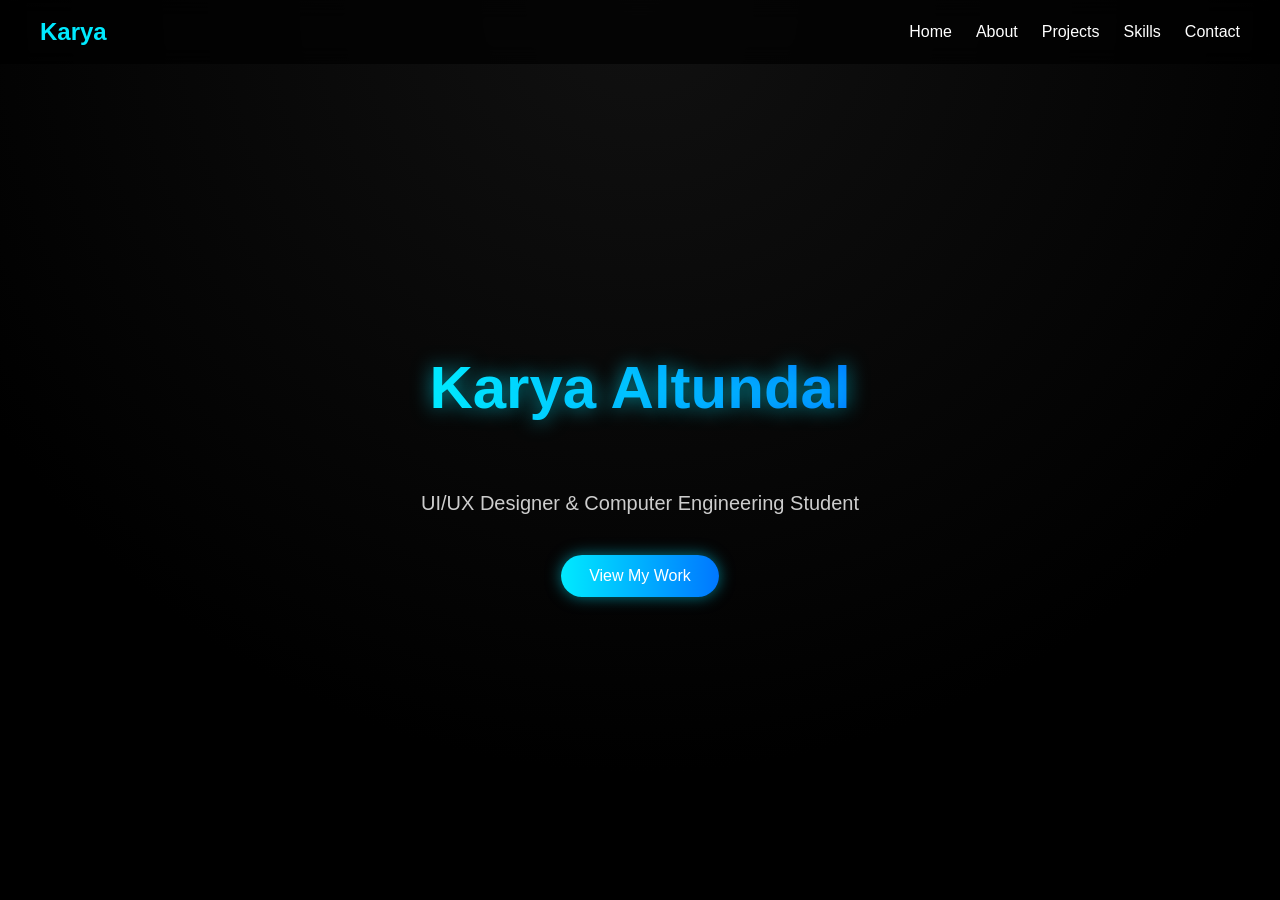
==== commit aeb4f5a7: "Convert portfolio into button-based section navigation" ====
--- a/index.html
+++ b/index.html
@@ -13,21 +13,21 @@
     <nav class="navbar">
         <div class="logo">Karya</div>
         <div class="nav-links">
-            <a href="#top">Home</a>
-            <a href="#about">About</a>
-            <a href="#projects">Projects</a>
-            <a href="#skills">Skills</a>
-            <a href="#contact">Contact</a>
+            <a href="#" class="nav-btn" data-target="home">Home</a>
+            <a href="#" class="nav-btn" data-target="about">About</a>
+            <a href="#" class="nav-btn" data-target="projects">Projects</a>
+            <a href="#" class="nav-btn" data-target="skills">Skills</a>
+            <a href="#" class="nav-btn" data-target="contact">Contact</a>
         </div>
     </nav>
 
-    <div class="hero">
+    <section id="home" class="page-section active-section hero">
         <h1>Karya Altundal</h1>
         <p>UI/UX Designer & Computer Engineering Student</p>
-        <a href="#projects" class="btn">View My Work</a>
-    </div>
+        <a href="#" class="btn nav-btn" data-target="projects">View My Work</a>
+    </section>
 
-    <section id="about">
+    <section id="about" class="page-section">
         <h2 class="section-title">About Me</h2>
         <p class="about-text">
             I am a Computer Engineering student with a growing interest in front-end development and UI/UX design.
@@ -36,7 +36,7 @@
         </p>
     </section>
 
-    <section id="skills">
+    <section id="skills" class="page-section">
         <h2 class="section-title">Skills</h2>
         <div class="skills-box">
             <span>HTML</span>
@@ -49,7 +49,7 @@
         </div>
     </section>
 
-    <section id="palette-generator">
+    <section id="palette-generator" class="page-section">
         <h2 class="section-title">Color Palette Generator</h2>
         <p class="section-subtitle">Generate a fresh color palette for your next design</p>
 
@@ -88,7 +88,7 @@
         <p class="copy-message" id="copyMessage"></p>
     </section>
 
-    <section id="projects">
+    <section id="projects" class="page-section">
         <h2 class="section-title">My Work</h2>
         <p class="section-subtitle">Selected projects and practice builds</p>
 
@@ -121,14 +121,14 @@
                     <span>DOM</span>
                     <span>UI Design</span>
                 </div>
-                <a class="card-link" href="#palette-generator">View Project</a>
+                <a class="card-link nav-btn" href="#" data-target="palette-generator">View Project</a>
             </div>
         </div>
 
-        <a href="#top" class="back-home">Back to Home ↑</a>
+        <a href="#" class="back-home nav-btn" data-target="home">Back to Home ↑</a>
     </section>
 
-    <section id="contact">
+    <section id="contact" class="page-section">
         <h2 class="section-title">Contact</h2>
         <p class="contact-text">Feel free to reach out for internship opportunities or collaborations.</p>
         <div class="contact-links">
--- a/style.css
+++ b/style.css
@@ -1,14 +1,3 @@
-html {
-  scroll-behavior: smooth;
-}
-
-body {
-  margin: 0;
-  font-family: Arial, sans-serif;
-  background: #0a0a0a;
-  color: white;
-}
-
 .navbar {
   position: fixed;
   top: 0;
@@ -44,6 +33,70 @@
   color: #00eaff;
 }
 
+#about,
+#skills,
+#contact {
+  min-height: 100vh;
+  background: #000814;
+  display: flex;
+  flex-direction: column;
+  justify-content: center;
+  align-items: center;
+  padding: 40px 20px;
+  text-align: center;
+}
+
+.about-text,
+.contact-text {
+  max-width: 700px;
+  color: #c8d6ff;
+  line-height: 1.7;
+  font-size: 18px;
+}
+
+.skills-box {
+  display: flex;
+  justify-content: center;
+  flex-wrap: wrap;
+  gap: 12px;
+  max-width: 700px;
+  margin-top: 20px;
+}
+
+.skills-box span {
+  font-size: 12px;
+  padding: 8px 12px;
+  border-radius: 999px;
+  background: rgba(0, 234, 255, 0.12);
+  border: 1px solid rgba(0, 234, 255, 0.18);
+}
+
+.contact-links {
+  margin-top: 20px;
+  display: flex;
+  gap: 20px;
+}
+
+.contact-links a {
+  color: #00eaff;
+  text-decoration: none;
+}
+
+.contact-links a:hover {
+  text-decoration: underline;
+}
+
+html {
+  scroll-behavior: smooth;
+}
+
+body {
+  margin: 0;
+  font-family: Arial, sans-serif;
+  background: #0a0a0a;
+  color: white;
+}
+
 .hero {
   height: 100vh;
   display: flex;
@@ -51,7 +104,6 @@
   justify-content: center;
   align-items: center;
   background: radial-gradient(circle at top, #111 0%, #000 70%);
-  text-align: center;
 }
 
 .hero h1 {
@@ -87,6 +139,17 @@
   box-shadow: 0 0 25px rgba(0, 234, 255, 0.9);
 }
 
+#projects {
+  min-height: 100vh;
+  background: #000814;
+  display: flex;
+  flex-direction: column;
+  justify-content: center;
+  align-items: center;
+  padding: 40px 20px;
+  gap: 18px;
+}
+
 .section-title {
   font-size: 44px;
   margin-bottom: 6px;
@@ -97,71 +160,6 @@
   color: #b0c4ff;
   opacity: 0.9;
   margin-bottom: 18px;
-  text-align: center;
-}
-
-#about,
-#skills,
-#contact {
-  min-height: 100vh;
-  background: #000814;
-  display: flex;
-  flex-direction: column;
-  justify-content: center;
-  align-items: center;
-  padding: 40px 20px;
-  text-align: center;
-}
-
-.about-text,
-.contact-text {
-  max-width: 700px;
-  color: #c8d6ff;
-  line-height: 1.7;
-  font-size: 18px;
-}
-
-.skills-box {
-  display: flex;
-  justify-content: center;
-  flex-wrap: wrap;
-  gap: 12px;
-  max-width: 700px;
-  margin-top: 20px;
-}
-
-.skills-box span {
-  font-size: 12px;
-  padding: 8px 12px;
-  border-radius: 999px;
-  background: rgba(0, 234, 255, 0.12);
-  border: 1px solid rgba(0, 234, 255, 0.18);
-}
-
-.contact-links {
-  margin-top: 20px;
-  display: flex;
-  gap: 20px;
-}
-
-.contact-links a {
-  color: #00eaff;
-  text-decoration: none;
-}
-
-.contact-links a:hover {
-  text-decoration: underline;
-}
-
-#projects {
-  min-height: 100vh;
-  background: #000814;
-  display: flex;
-  flex-direction: column;
-  justify-content: center;
-  align-items: center;
-  padding: 40px 20px;
-  gap: 18px;
 }
 
 .cards {
@@ -172,7 +170,7 @@
 }
 
 .card {
-  background: rgba(255, 255, 255, 0.04);
+  background: rgba(255,255,255,0.04);
   border: 1px solid rgba(0, 234, 255, 0.15);
   border-radius: 18px;
   padding: 18px;
@@ -249,7 +247,7 @@
 .secondary-btn {
   background: transparent;
   border: 1px solid rgba(0, 234, 255, 0.35);
-  color: white;
+  color: #00eaff;
   box-shadow: none;
 }
 
@@ -265,7 +263,7 @@
 }
 
 .color-box {
-  background: rgba(255, 255, 255, 0.04);
+  background: rgba(255,255,255,0.04);
   border: 1px solid rgba(0, 234, 255, 0.15);
   border-radius: 18px;
   padding: 14px;
@@ -304,7 +302,26 @@
   color: white;
   font-weight: bold;
   border: none;
-  box-shadow: 0 0 15px rgba(0, 234, 255, 0.4);
+  box-shadow: 0 0 15px rgba(0,234,255,0.4);
+}
+
+.page-section {
+  display: none !important;
+  min-height: 100vh;
+}
+
+.page-section.active-section {
+  display: flex !important;
+}
+
+@media (max-width: 900px) {
+  .palette-container {
+    grid-template-columns: 1fr;
+  }
+
+  .color-preview {
+    height: 120px;
+  }
 }
 
 @media (max-width: 900px) {
@@ -312,14 +329,6 @@
     grid-template-columns: 1fr;
   }
 
-  .palette-container {
-    grid-template-columns: 1fr;
-  }
-
-  .color-preview {
-    height: 120px;
-  }
-
   .nav-links {
     gap: 12px;
     font-size: 14px;
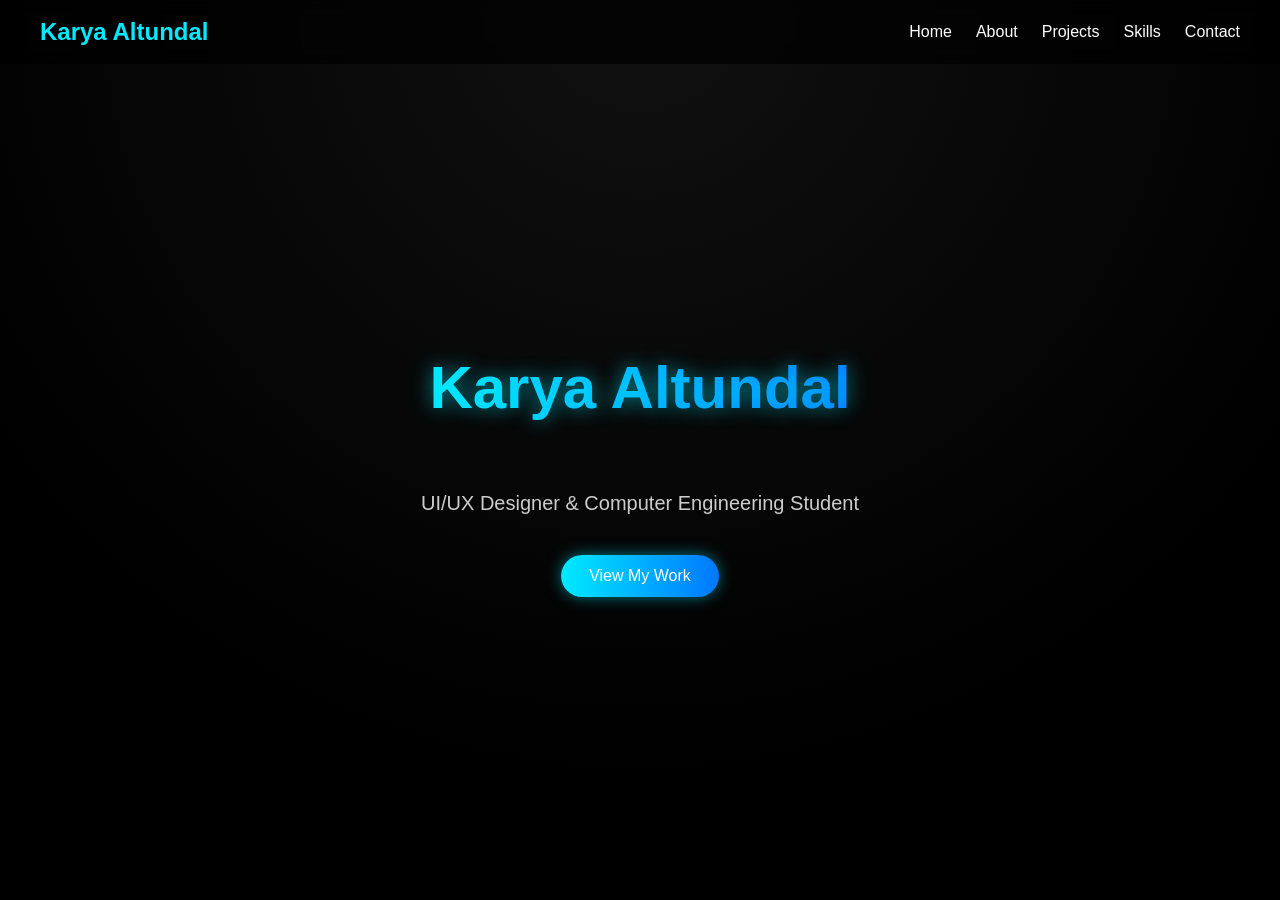
==== commit e3519006: "Add landing page demo project" ====
--- a/index.html
+++ b/index.html
@@ -11,7 +11,7 @@
     <div id="top"></div>
 
     <nav class="navbar">
-        <div class="logo">Karya</div>
+        <div class="logo">Karya Altundal</div>
         <div class="nav-links">
             <a href="#" class="nav-btn" data-target="home">Home</a>
             <a href="#" class="nav-btn" data-target="about">About</a>
@@ -110,7 +110,7 @@
                     <span>HTML</span>
                     <span>CSS</span>
                 </div>
-                <a class="card-link" href="#" target="_blank">Live Demo (soon)</a>
+                <a class="card-link" href="landing.html" target="_blank">Live Demo</a>
             </div>
 
             <div class="card">
